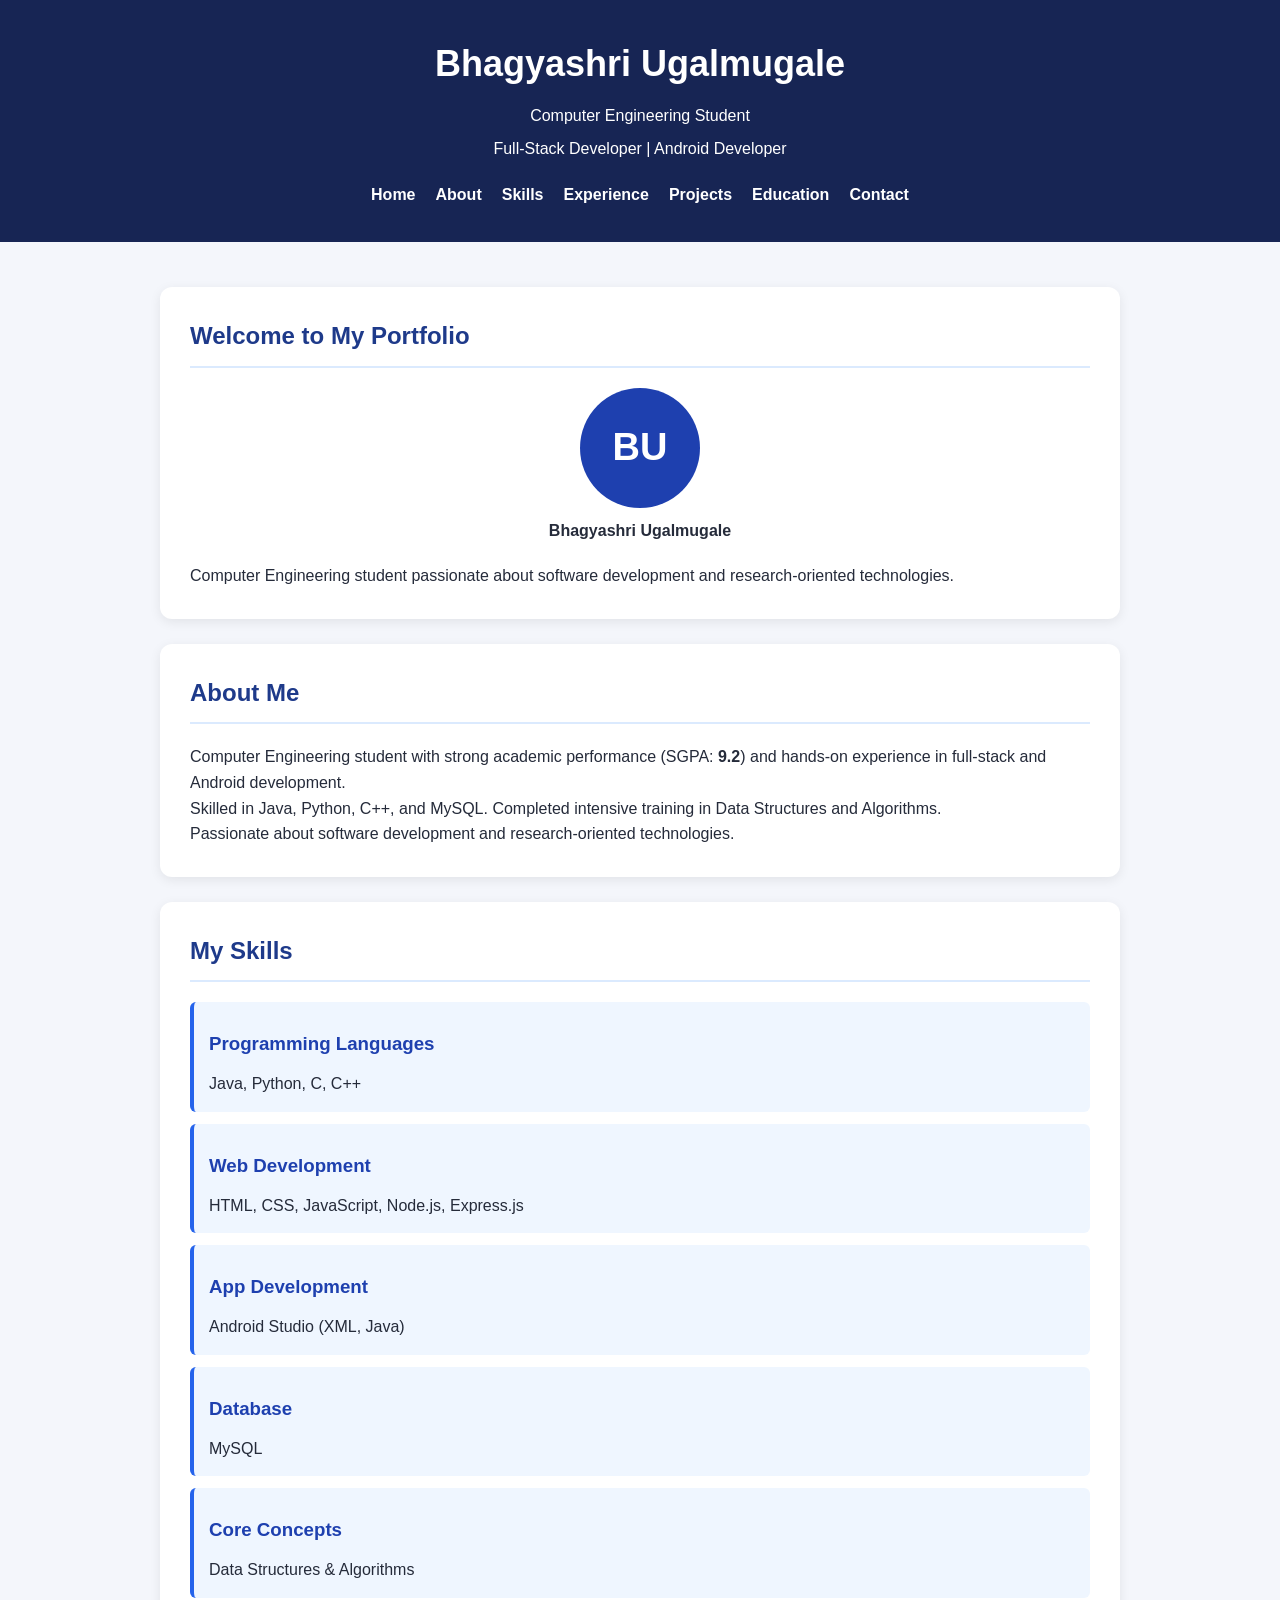
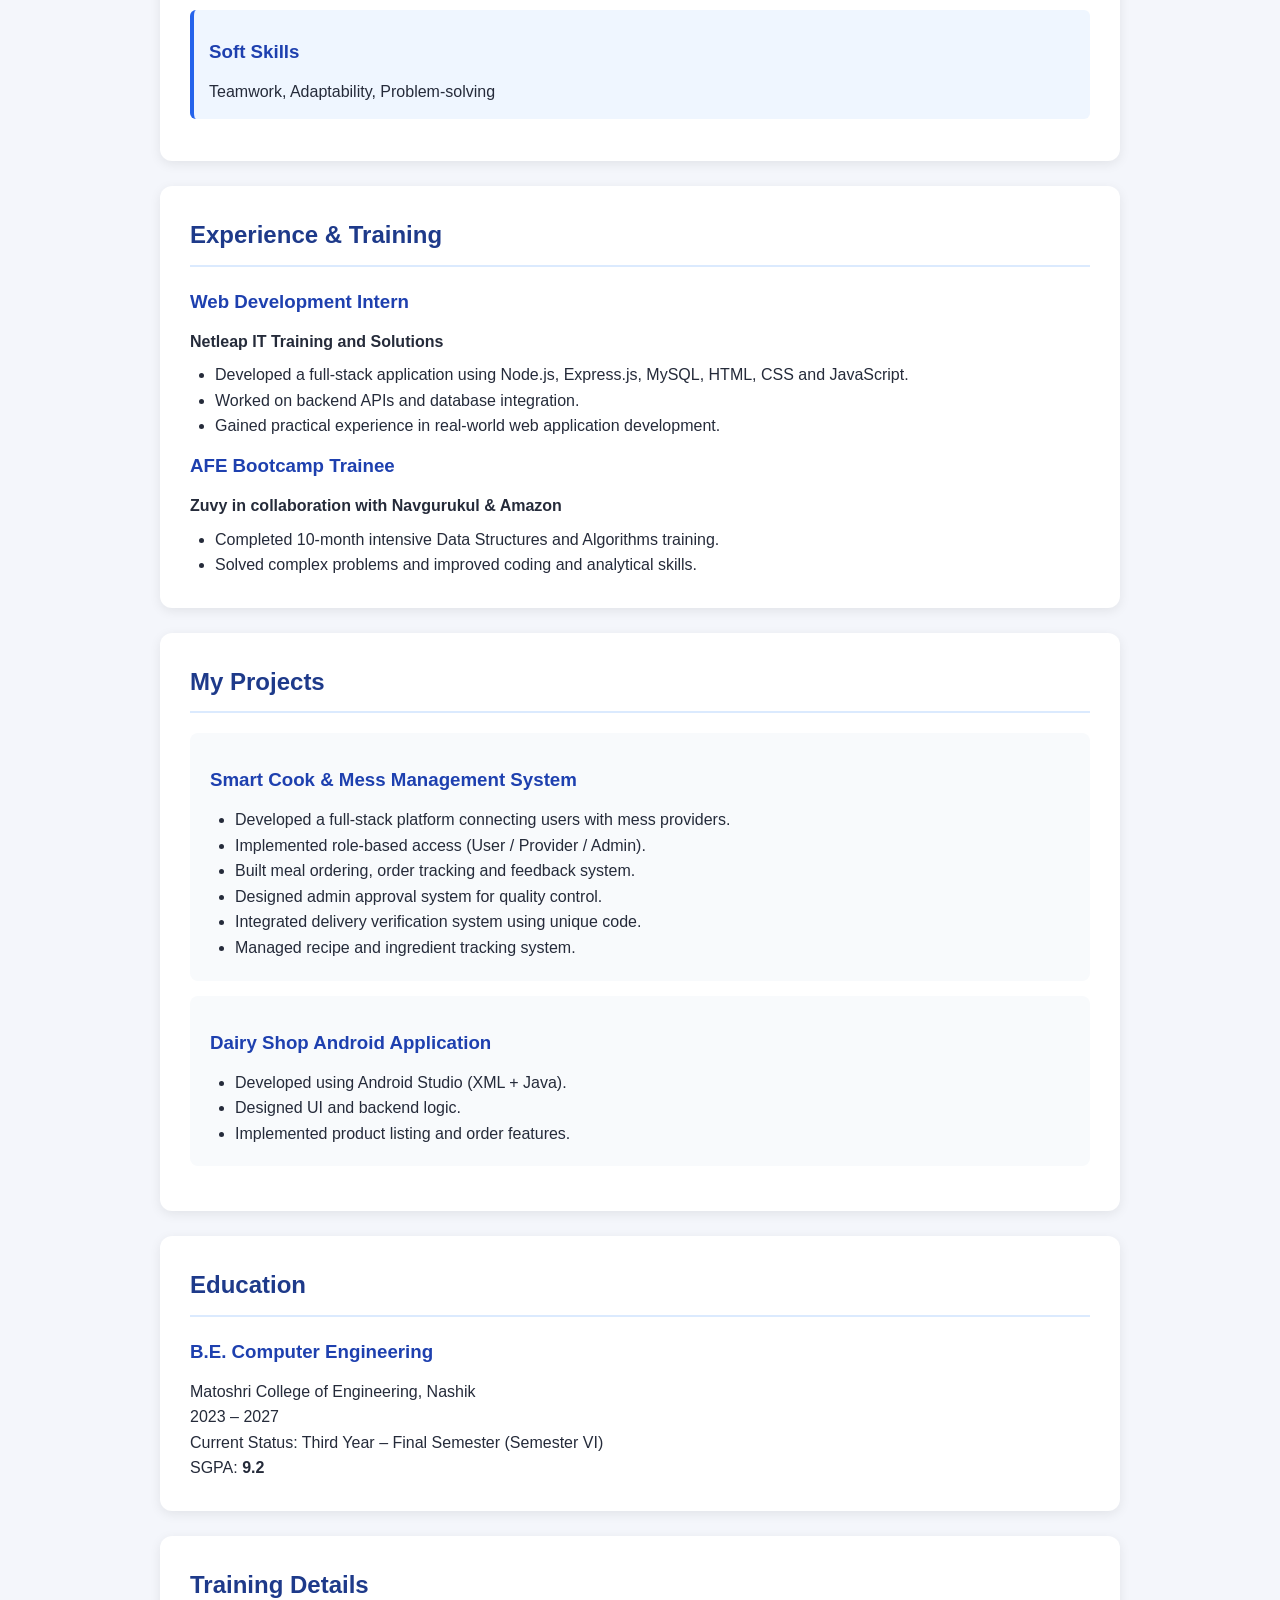
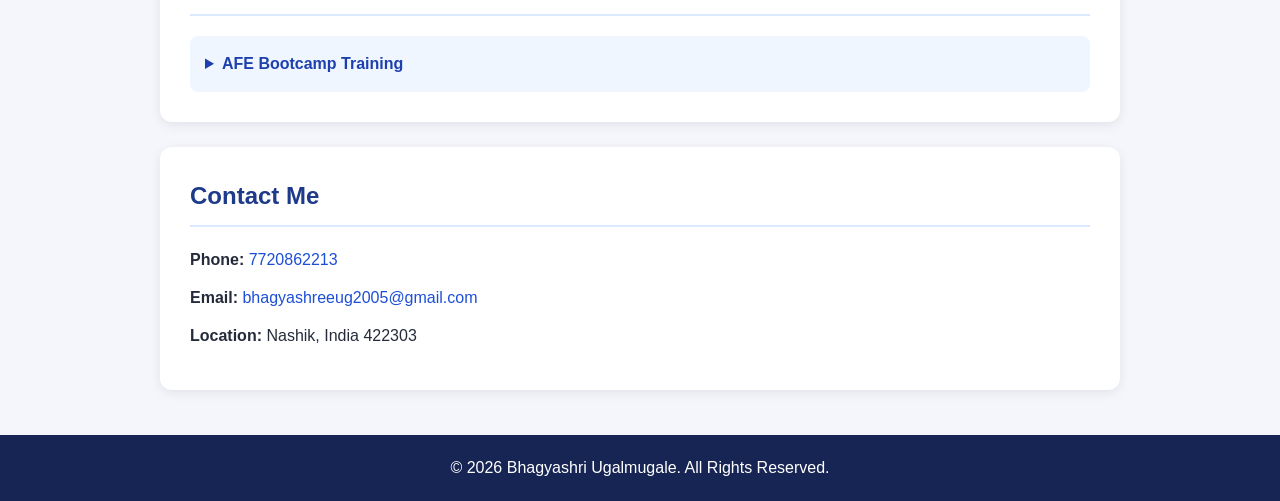
==== html/Portfolio/index.html @ 18f0ea74 "Daily work update" ====
<!DOCTYPE html>
<html lang="en">

<head>
    <meta charset="UTF-8">

    <meta name="viewport" content="width=device-width, initial-scale=1.0">

    <meta name="description" content="Portfolio of Bhagyashri Ugalmugale, Computer Engineering Student">

    <meta name="author" content="Bhagyashri Ugalmugale">

    <title>Bhagyashri Ugalmugale | Portfolio</title>

    <!-- Favicon -->
    <link rel="icon" type="image/png" href="fevicon.png">

    <!-- External CSS -->
    <link rel="stylesheet" href="style.css">
</head>

<body>

    <!-- HEADER -->
    <header>
        <h1>Bhagyashri Ugalmugale</h1>

        <p>Computer Engineering Student</p>

        <p>Full-Stack Developer | Android Developer</p>

        <!-- NAVIGATION BAR -->
        <nav>
            <a href="#home">Home</a>
            <a href="#about">About</a>
            <a href="#skills">Skills</a>
            <a href="#experience">Experience</a>
            <a href="#projects">Projects</a>
            <a href="#education">Education</a>
            <a href="#contact">Contact</a>
        </nav>
    </header>


    <!-- MAIN CONTENT -->
    <main>

        <!-- HOME SECTION -->
        <section id="home">

            <h2>Welcome to My Portfolio</h2>

            <figure class="profile">
                <div class="avatar">BU</div>
                <figcaption>Bhagyashri Ugalmugale</figcaption>
            </figure>

            <p>
                Computer Engineering student passionate about
                software development and research-oriented technologies.
            </p>

        </section>


        <!-- ABOUT SECTION -->
        <section id="about">

            <h2>About Me</h2>

            <article>
                <p>
                    Computer Engineering student with strong academic
                    performance (SGPA: <strong>9.2</strong>) and hands-on
                    experience in full-stack and Android development.
                </p>

                <p>
                    Skilled in Java, Python, C++, and MySQL.
                    Completed intensive training in Data Structures
                    and Algorithms.
                </p>

                <p>
                    Passionate about software development and
                    research-oriented technologies.
                </p>
            </article>

        </section>


        <!-- SKILLS SECTION -->
        <section id="skills">

            <h2>My Skills</h2>

            <aside>

                <div class="skill-box">
                    <h3>Programming Languages</h3>
                    <p>Java, Python, C, C++</p>
                </div>

                <div class="skill-box">
                    <h3>Web Development</h3>
                    <p>HTML, CSS, JavaScript, Node.js, Express.js</p>
                </div>

                <div class="skill-box">
                    <h3>App Development</h3>
                    <p>Android Studio (XML, Java)</p>
                </div>

                <div class="skill-box">
                    <h3>Database</h3>
                    <p>MySQL</p>
                </div>

                <div class="skill-box">
                    <h3>Core Concepts</h3>
                    <p>Data Structures & Algorithms</p>
                </div>

                <div class="skill-box">
                    <h3>Soft Skills</h3>
                    <p>Teamwork, Adaptability, Problem-solving</p>
                </div>

            </aside>

        </section>


        <!-- EXPERIENCE SECTION -->
        <section id="experience">

            <h2>Experience & Training</h2>

            <article>

                <h3>Web Development Intern</h3>

                <h4>Netleap IT Training and Solutions</h4>

                <ul>
                    <li>
                        Developed a full-stack application using
                        Node.js, Express.js, MySQL, HTML, CSS and JavaScript.
                    </li>

                    <li>
                        Worked on backend APIs and database integration.
                    </li>

                    <li>
                        Gained practical experience in real-world
                        web application development.
                    </li>
                </ul>

            </article>


            <article>

                <h3>AFE Bootcamp Trainee</h3>

                <h4>
                    Zuvy in collaboration with Navgurukul & Amazon
                </h4>

                <ul>
                    <li>
                        Completed 10-month intensive Data Structures
                        and Algorithms training.
                    </li>

                    <li>
                        Solved complex problems and improved coding
                        and analytical skills.
                    </li>
                </ul>

            </article>

        </section>


        <!-- PROJECTS SECTION -->
        <section id="projects">

            <h2>My Projects</h2>

            <article class="project-card">

                <h3>Smart Cook & Mess Management System</h3>

                <ul>
                    <li>
                        Developed a full-stack platform connecting
                        users with mess providers.
                    </li>

                    <li>
                        Implemented role-based access
                        (User / Provider / Admin).
                    </li>

                    <li>
                        Built meal ordering, order tracking and
                        feedback system.
                    </li>

                    <li>
                        Designed admin approval system for quality control.
                    </li>

                    <li>
                        Integrated delivery verification system
                        using unique code.
                    </li>

                    <li>
                        Managed recipe and ingredient tracking system.
                    </li>
                </ul>

            </article>


            <article class="project-card">

                <h3>Dairy Shop Android Application</h3>

                <ul>
                    <li>
                        Developed using Android Studio (XML + Java).
                    </li>

                    <li>
                        Designed UI and backend logic.
                    </li>

                    <li>
                        Implemented product listing and order features.
                    </li>
                </ul>

            </article>

        </section>


        <!-- EDUCATION SECTION -->
        <section id="education">

            <h2>Education</h2>

            <article>

                <h3>B.E. Computer Engineering</h3>

                <p>Matoshri College of Engineering, Nashik</p>

                <p>2023 – 2027</p>

                <p>
                    Current Status: Third Year – Final Semester
                    (Semester VI)
                </p>

                <p>SGPA: <strong>9.2</strong></p>

            </article>

        </section>


        <!-- DETAILS AND SUMMARY -->
        <section id="additional-information">

            <h2>Training Details</h2>

            <details>

                <summary>AFE Bootcamp Training</summary>

                <p>
                    Completed 10-month intensive Data Structures
                    and Algorithms training through Zuvy in
                    collaboration with Navgurukul and Amazon.
                </p>

            </details>

        </section>


        <!-- CONTACT SECTION -->
        <section id="contact">

            <h2>Contact Me</h2>

            <address>

                <p>
                    <strong>Phone:</strong>
                    <a href="tel:7720862213">
                        7720862213
                    </a>
                </p>

                <p>
                    <strong>Email:</strong>
                    <a href="mailto:bhagyashreeug2005@gmail.com">
                        bhagyashreeug2005@gmail.com
                    </a>
                </p>

                <p>
                    <strong>Location:</strong>
                    Nashik, India 422303
                </p>

            </address>

        </section>

    </main>


    <!-- FOOTER -->
    <footer>

        <p>
            &copy; 2026 Bhagyashri Ugalmugale.
            All Rights Reserved.
        </p>

    </footer>

</body>
</html>
---- html/Portfolio/style.css ----
/* UNIVERSAL SELECTOR */

* {
    margin: 0;
    padding: 0;
    box-sizing: border-box;
    scroll-behavior: smooth;
}


/* BODY */

body {
    font-family: Arial, sans-serif;
    background-color: #f4f6fb;
    color: #252b3a;
    line-height: 1.6;
}


/* HEADER */

header {
    background-color: #172554;
    color: white;
    text-align: center;
    padding: 35px 20px;
}

header h1 {
    font-size: 36px;
    margin-bottom: 10px;
}

header p {
    margin-bottom: 8px;
}


/* NAVIGATION */

nav {
    display: flex;
    justify-content: center;
    flex-wrap: wrap;
    gap: 20px;
    margin-top: 20px;
}

nav a {
    color: white;
    text-decoration: none;
    font-weight: bold;
}

nav a:hover {
    color: #facc15;
}


/* MAIN */

main {
    max-width: 1000px;
    margin: auto;
    padding: 20px;
}


/* SECTIONS */

section {
    background-color: white;
    margin: 25px 0;
    padding: 30px;
    border-radius: 12px;
    box-shadow: 0 3px 12px rgba(0, 0, 0, 0.08);
}

section h2 {
    color: #1e3a8a;
    margin-bottom: 20px;
    border-bottom: 2px solid #dbeafe;
    padding-bottom: 10px;
}


/* HEADINGS */

h3 {
    color: #1e40af;
    margin: 12px 0;
}

h4 {
    margin: 8px 0;
}


/* PROFILE FIGURE */

.profile {
    text-align: center;
    margin: 20px;
}

.avatar {
    width: 120px;
    height: 120px;
    border-radius: 50%;
    background-color: #1e40af;
    color: white;
    display: flex;
    justify-content: center;
    align-items: center;
    font-size: 38px;
    font-weight: bold;
    margin: auto;
}

figcaption {
    margin-top: 10px;
    font-weight: bold;
}


/* SKILLS */

.skill-box {
    background-color: #eff6ff;
    padding: 15px;
    margin: 12px 0;
    border-left: 4px solid #2563eb;
    border-radius: 6px;
}


/* PROJECTS */

.project-card {
    background-color: #f8fafc;
    padding: 20px;
    margin: 15px 0;
    border-radius: 8px;
}


/* LISTS */

ul {
    padding-left: 25px;
}


/* DETAILS AND SUMMARY */

details {
    background-color: #eff6ff;
    padding: 15px;
    border-radius: 8px;
}

summary {
    cursor: pointer;
    font-weight: bold;
    color: #1e40af;
}


/* CONTACT */

address {
    font-style: normal;
}

address p {
    margin: 12px 0;
}

address a {
    color: #1d4ed8;
    text-decoration: none;
}

address a:hover {
    text-decoration: underline;
}


/* FOOTER */

footer {
    background-color: #172554;
    color: white;
    text-align: center;
    padding: 20px;
}


/* RESPONSIVE DESIGN */

@media (max-width: 600px) {

    header h1 {
        font-size: 27px;
    }

    nav {
        flex-direction: column;
        gap: 10px;
    }

    section {
        padding: 20px;
    }

}
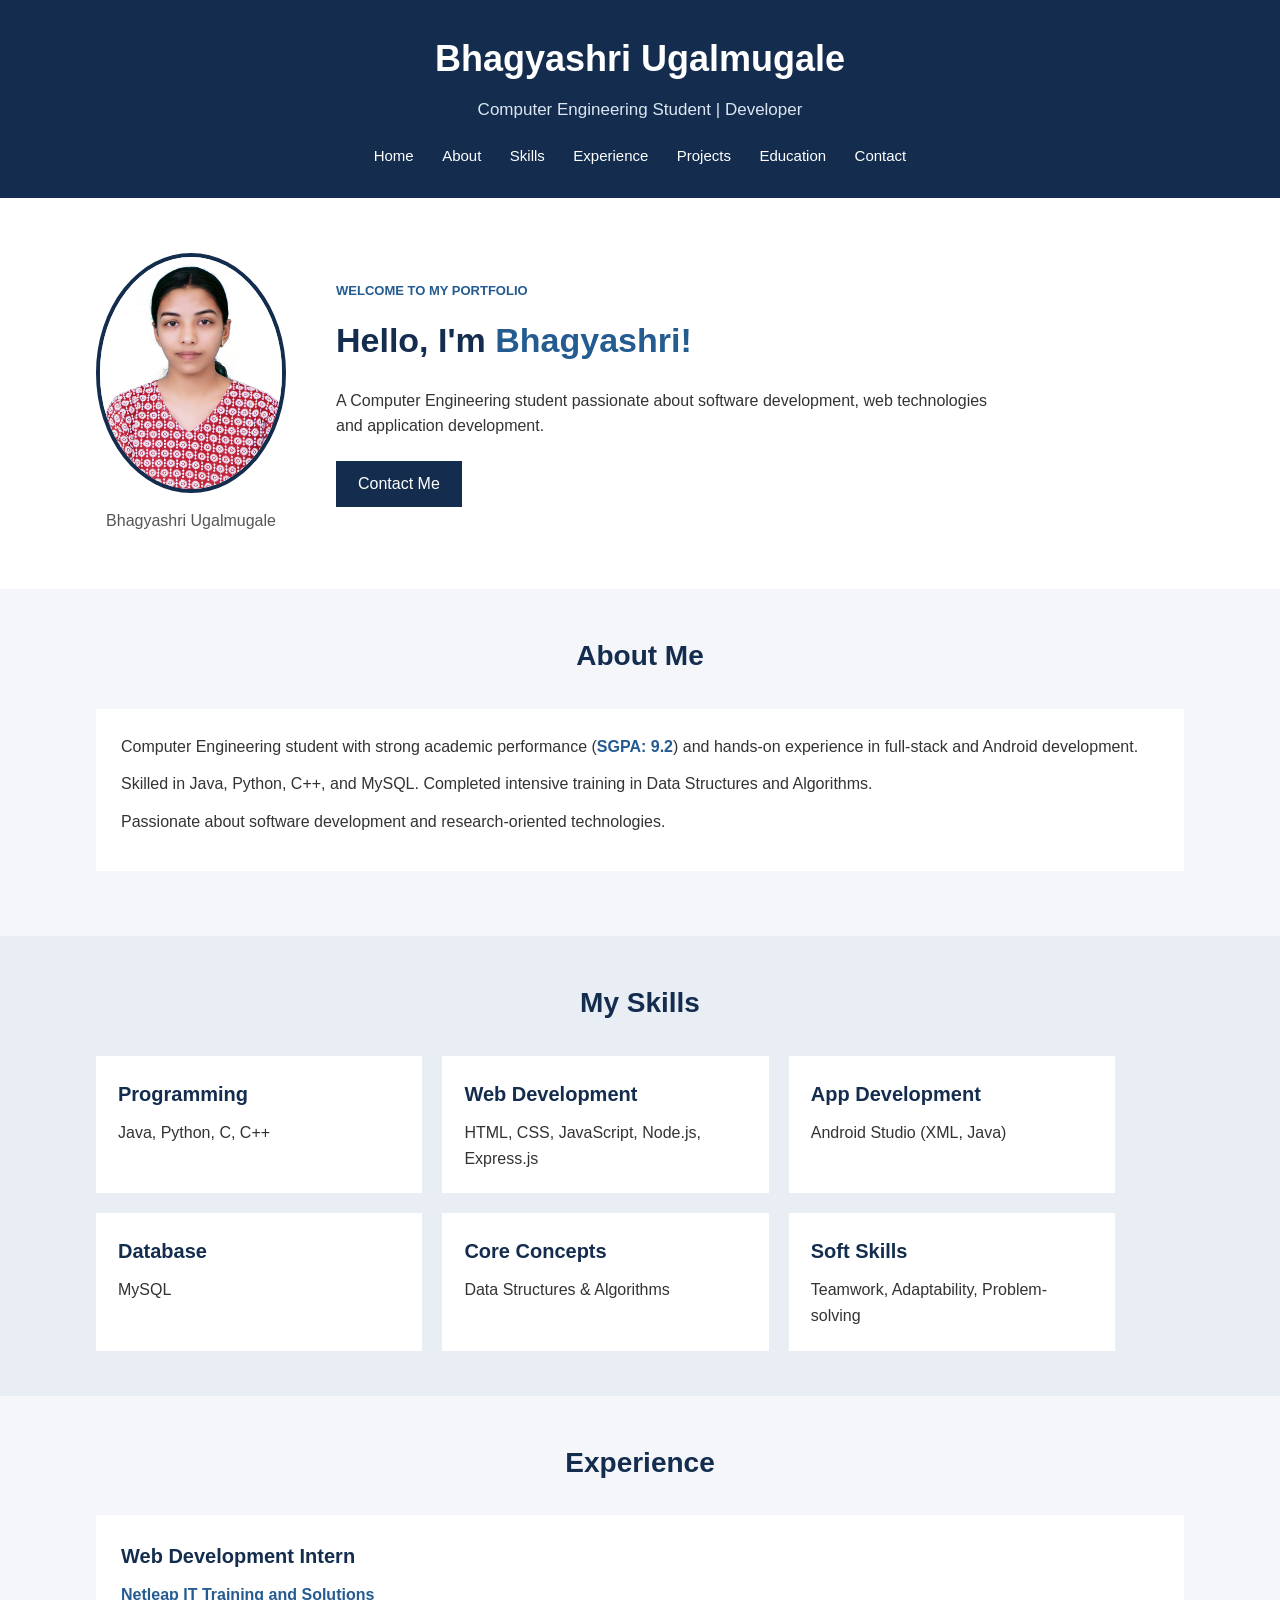
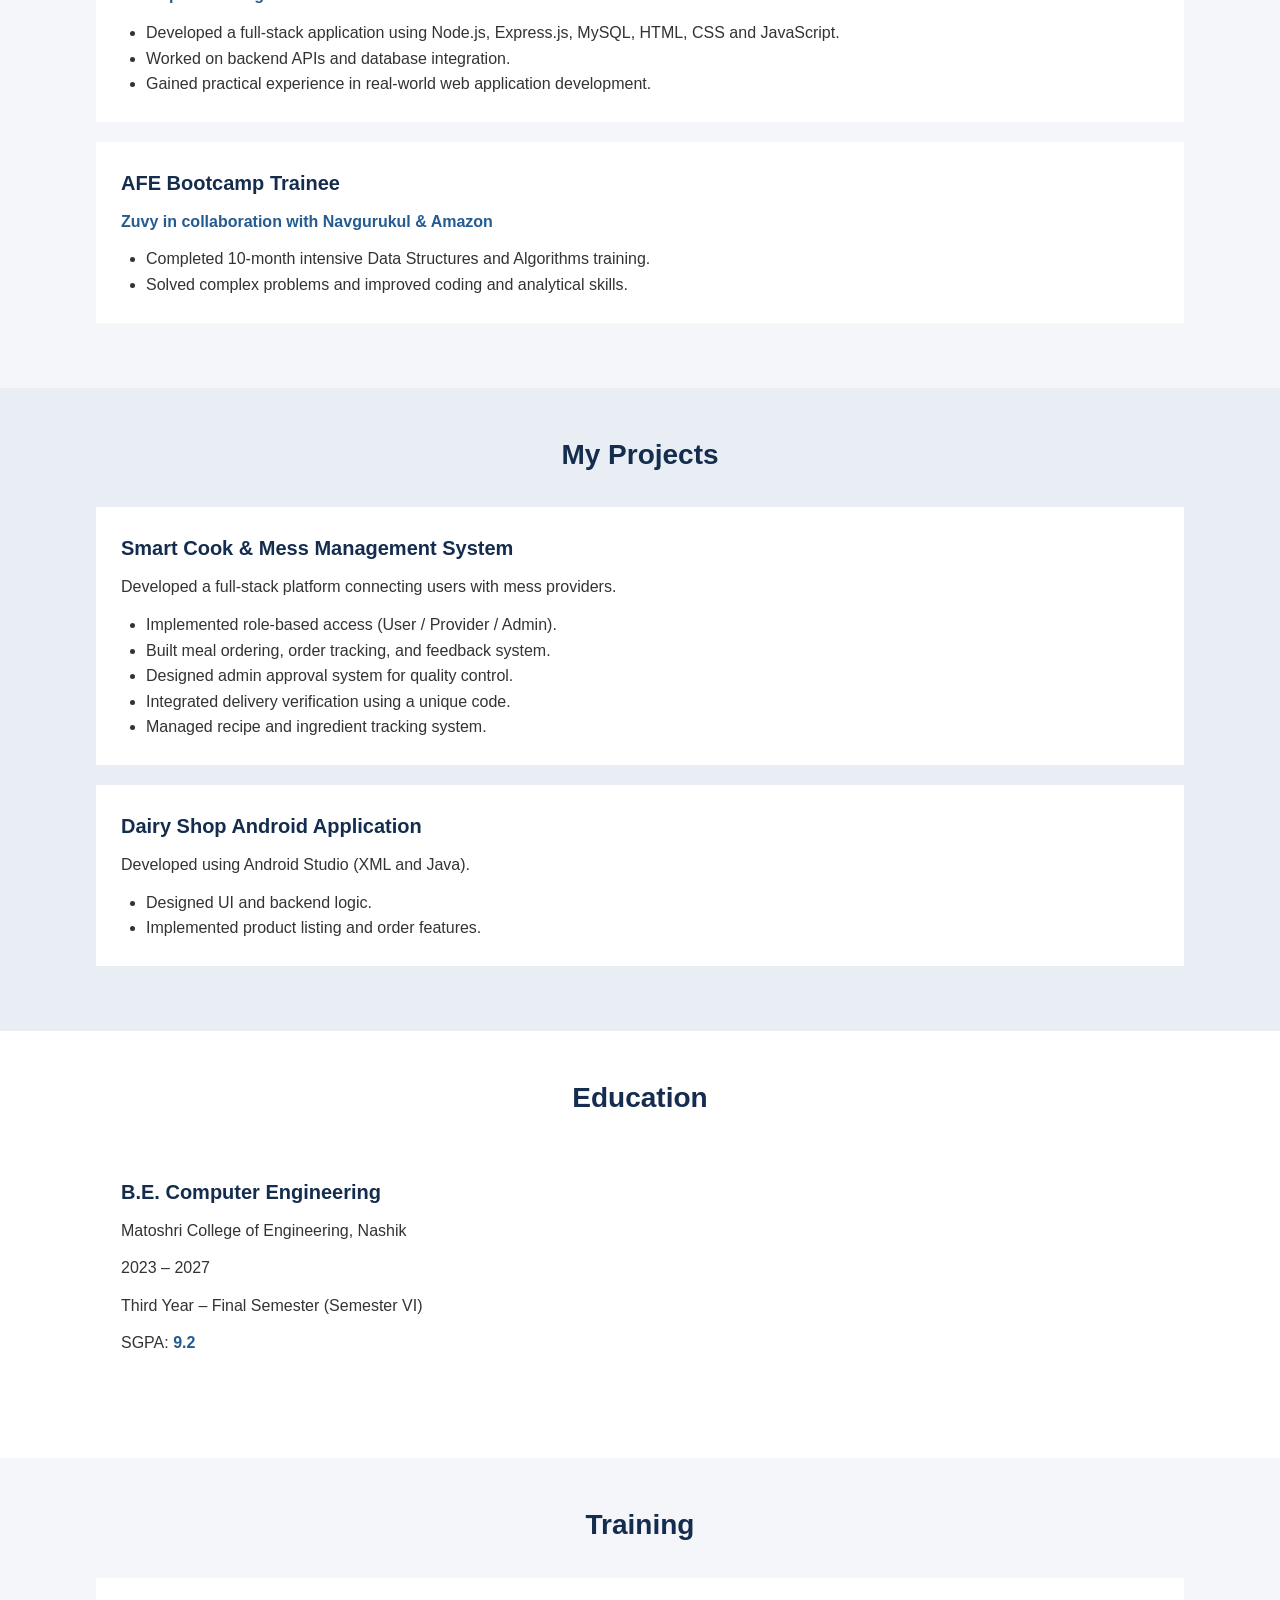
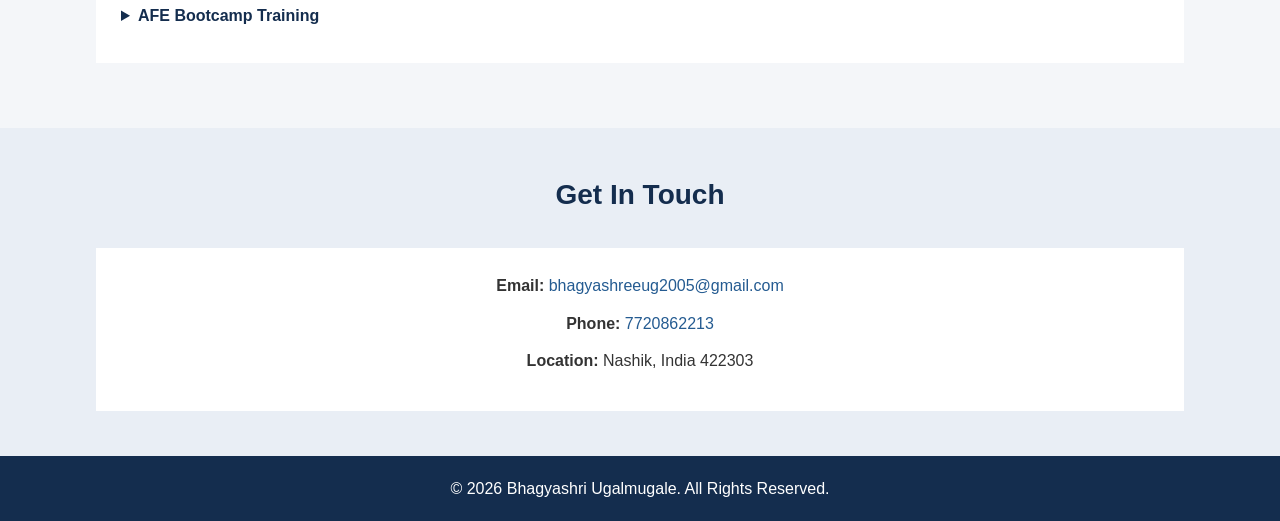
==== commit 41733fac: "Daily work update" ====
--- a/html/Portfolio/index.html
+++ b/html/Portfolio/index.html
@@ -4,327 +4,351 @@
 
 <head>
     <meta charset="UTF-8">
-
     <meta name="viewport" content="width=device-width, initial-scale=1.0">
 
-    <meta name="description" content="Portfolio of Bhagyashri Ugalmugale, Computer Engineering Student">
+    <meta name="description" content="Bhagyashri Ugalmugale - Computer Engineering Student Portfolio">
 
     <meta name="author" content="Bhagyashri Ugalmugale">
 
     <title>Bhagyashri Ugalmugale | Portfolio</title>
 
-    <!-- Favicon -->
-    <link rel="icon" type="image/png" href="fevicon.png">
-
-    <!-- External CSS -->
+    <link rel="icon" type="image/png" href="images/favicon.png">
+
     <link rel="stylesheet" href="style.css">
 </head>
 
 <body>
 
     <!-- HEADER -->
-    <header>
-        <h1>Bhagyashri Ugalmugale</h1>
-
-        <p>Computer Engineering Student</p>
-
-        <p>Full-Stack Developer | Android Developer</p>
-
-        <!-- NAVIGATION BAR -->
-        <nav>
-            <a href="#home">Home</a>
-            <a href="#about">About</a>
-            <a href="#skills">Skills</a>
-            <a href="#experience">Experience</a>
-            <a href="#projects">Projects</a>
-            <a href="#education">Education</a>
-            <a href="#contact">Contact</a>
-        </nav>
+    <header id="home">
+
+        <div class="container">
+
+            <h1>Bhagyashri Ugalmugale</h1>
+
+            <p class="tagline">Computer Engineering Student | Developer</p>
+
+            <!-- NAVIGATION -->
+            <nav>
+                <a href="#home">Home</a>
+                <a href="#about">About</a>
+                <a href="#skills">Skills</a>
+                <a href="#experience">Experience</a>
+                <a href="#projects">Projects</a>
+                <a href="#education">Education</a>
+                <a href="#contact">Contact</a>
+            </nav>
+
+        </div>
+
     </header>
 
 
-    <!-- MAIN CONTENT -->
+    <!-- MAIN -->
     <main>
 
-        <!-- HOME SECTION -->
-        <section id="home">
-
-            <h2>Welcome to My Portfolio</h2>
-
-            <figure class="profile">
-                <div class="avatar">BU</div>
-                <figcaption>Bhagyashri Ugalmugale</figcaption>
-            </figure>
-
-            <p>
-                Computer Engineering student passionate about
-                software development and research-oriented technologies.
-            </p>
-
-        </section>
-
-
-        <!-- ABOUT SECTION -->
-        <section id="about">
-
-            <h2>About Me</h2>
-
-            <article>
-                <p>
-                    Computer Engineering student with strong academic
-                    performance (SGPA: <strong>9.2</strong>) and hands-on
-                    experience in full-stack and Android development.
-                </p>
-
-                <p>
-                    Skilled in Java, Python, C++, and MySQL.
-                    Completed intensive training in Data Structures
-                    and Algorithms.
-                </p>
-
-                <p>
-                    Passionate about software development and
-                    research-oriented technologies.
-                </p>
-            </article>
-
-        </section>
-
-
-        <!-- SKILLS SECTION -->
-        <section id="skills">
-
-            <h2>My Skills</h2>
-
-            <aside>
-
-                <div class="skill-box">
-                    <h3>Programming Languages</h3>
-                    <p>Java, Python, C, C++</p>
+        <!-- HOME -->
+        <section id="intro" class="section">
+
+            <div class="container intro-content">
+
+                <figure>
+                    <img src="images/Profile.JPG"
+                         alt="Bhagyashri Ugalmugale"
+                         width="190">
+
+                    <figcaption>Bhagyashri Ugalmugale</figcaption>
+                </figure>
+
+                <div class="intro-text">
+
+                    <p class="small-heading">WELCOME TO MY PORTFOLIO</p>
+
+                    <h2>Hello, I'm <span>Bhagyashri!</span></h2>
+
+                    <p>
+                        A Computer Engineering student passionate about
+                        software development, web technologies and
+                        application development.
+                    </p>
+
+                    <a href="#contact" class="button">Contact Me</a>
+
                 </div>
 
-                <div class="skill-box">
-                    <h3>Web Development</h3>
-                    <p>HTML, CSS, JavaScript, Node.js, Express.js</p>
+            </div>
+
+        </section>
+
+
+        <!-- ABOUT -->
+        <section id="about" class="section">
+
+            <div class="container">
+
+                <h2 class="section-title">About Me</h2>
+
+                <article class="content-card">
+
+                    <p>
+                        Computer Engineering student with strong academic
+                        performance (<span class="highlight">SGPA: 9.2</span>)
+                        and hands-on experience in full-stack and Android
+                        development.
+                    </p>
+
+                    <p>
+                        Skilled in Java, Python, C++, and MySQL.
+                        Completed intensive training in Data Structures
+                        and Algorithms.
+                    </p>
+
+                    <p>
+                        Passionate about software development and
+                        research-oriented technologies.
+                    </p>
+
+                </article>
+
+            </div>
+
+        </section>
+
+
+        <!-- SKILLS -->
+        <section id="skills" class="section">
+
+            <div class="container">
+
+                <h2 class="section-title">My Skills</h2>
+
+                <div class="skills-container">
+
+                    <article class="skill-card">
+                        <h3>Programming</h3>
+                        <p>Java, Python, C, C++</p>
+                    </article>
+
+                    <article class="skill-card">
+                        <h3>Web Development</h3>
+                        <p>HTML, CSS, JavaScript, Node.js, Express.js</p>
+                    </article>
+
+                    <article class="skill-card">
+                        <h3>App Development</h3>
+                        <p>Android Studio (XML, Java)</p>
+                    </article>
+
+                    <article class="skill-card">
+                        <h3>Database</h3>
+                        <p>MySQL</p>
+                    </article>
+
+                    <article class="skill-card">
+                        <h3>Core Concepts</h3>
+                        <p>Data Structures & Algorithms</p>
+                    </article>
+
+                    <article class="skill-card">
+                        <h3>Soft Skills</h3>
+                        <p>Teamwork, Adaptability, Problem-solving</p>
+                    </article>
+
                 </div>
 
-                <div class="skill-box">
-                    <h3>App Development</h3>
-                    <p>Android Studio (XML, Java)</p>
-                </div>
-
-                <div class="skill-box">
-                    <h3>Database</h3>
-                    <p>MySQL</p>
-                </div>
-
-                <div class="skill-box">
-                    <h3>Core Concepts</h3>
-                    <p>Data Structures & Algorithms</p>
-                </div>
-
-                <div class="skill-box">
-                    <h3>Soft Skills</h3>
-                    <p>Teamwork, Adaptability, Problem-solving</p>
-                </div>
-
-            </aside>
-
-        </section>
-
-
-        <!-- EXPERIENCE SECTION -->
-        <section id="experience">
-
-            <h2>Experience & Training</h2>
-
-            <article>
-
-                <h3>Web Development Intern</h3>
-
-                <h4>Netleap IT Training and Solutions</h4>
-
-                <ul>
-                    <li>
-                        Developed a full-stack application using
-                        Node.js, Express.js, MySQL, HTML, CSS and JavaScript.
-                    </li>
-
-                    <li>
-                        Worked on backend APIs and database integration.
-                    </li>
-
-                    <li>
-                        Gained practical experience in real-world
-                        web application development.
-                    </li>
-                </ul>
-
-            </article>
-
-
-            <article>
-
-                <h3>AFE Bootcamp Trainee</h3>
-
-                <h4>
-                    Zuvy in collaboration with Navgurukul & Amazon
-                </h4>
-
-                <ul>
-                    <li>
+            </div>
+
+        </section>
+
+
+        <!-- EXPERIENCE -->
+        <section id="experience" class="section">
+
+            <div class="container">
+
+                <h2 class="section-title">Experience</h2>
+
+                <article class="content-card">
+
+                    <h3>Web Development Intern</h3>
+
+                    <p class="organization">
+                        Netleap IT Training and Solutions
+                    </p>
+
+                    <ul>
+                        <li>
+                            Developed a full-stack application using
+                            Node.js, Express.js, MySQL, HTML, CSS and JavaScript.
+                        </li>
+
+                        <li>
+                            Worked on backend APIs and database integration.
+                        </li>
+
+                        <li>
+                            Gained practical experience in real-world
+                            web application development.
+                        </li>
+                    </ul>
+
+                </article>
+
+
+                <article class="content-card">
+
+                    <h3>AFE Bootcamp Trainee</h3>
+
+                    <p class="organization">
+                        Zuvy in collaboration with Navgurukul & Amazon
+                    </p>
+
+                    <ul>
+                        <li>
+                            Completed 10-month intensive Data Structures
+                            and Algorithms training.
+                        </li>
+
+                        <li>
+                            Solved complex problems and improved coding
+                            and analytical skills.
+                        </li>
+                    </ul>
+
+                </article>
+
+            </div>
+
+        </section>
+
+
+        <!-- PROJECTS -->
+        <section id="projects" class="section">
+
+            <div class="container">
+
+                <h2 class="section-title">My Projects</h2>
+
+                <article class="content-card">
+
+                    <h3>Smart Cook & Mess Management System</h3>
+
+                    <p>
+                        Developed a full-stack platform connecting users
+                        with mess providers.
+                    </p>
+
+                    <ul>
+                        <li>Implemented role-based access (User / Provider / Admin).</li>
+                        <li>Built meal ordering, order tracking, and feedback system.</li>
+                        <li>Designed admin approval system for quality control.</li>
+                        <li>Integrated delivery verification using a unique code.</li>
+                        <li>Managed recipe and ingredient tracking system.</li>
+                    </ul>
+
+                </article>
+
+
+                <article class="content-card">
+
+                    <h3>Dairy Shop Android Application</h3>
+
+                    <p>
+                        Developed using Android Studio (XML and Java).
+                    </p>
+
+                    <ul>
+                        <li>Designed UI and backend logic.</li>
+                        <li>Implemented product listing and order features.</li>
+                    </ul>
+
+                </article>
+
+            </div>
+
+        </section>
+
+
+        <!-- EDUCATION -->
+        <section id="education" class="section">
+
+            <div class="container">
+
+                <h2 class="section-title">Education</h2>
+
+                <article class="content-card">
+
+                    <h3>B.E. Computer Engineering</h3>
+
+                    <p>Matoshri College of Engineering, Nashik</p>
+
+                    <p>2023 – 2027</p>
+
+                    <p>Third Year – Final Semester (Semester VI)</p>
+
+                    <p>
+                        SGPA: <span class="highlight">9.2</span>
+                    </p>
+
+                </article>
+
+            </div>
+
+        </section>
+
+
+        <!-- ASIDE -->
+        <aside class="section">
+
+            <div class="container">
+
+                <h2 class="section-title">Training</h2>
+
+                <details class="content-card">
+
+                    <summary>AFE Bootcamp Training</summary>
+
+                    <p>
                         Completed 10-month intensive Data Structures
-                        and Algorithms training.
-                    </li>
-
-                    <li>
-                        Solved complex problems and improved coding
-                        and analytical skills.
-                    </li>
-                </ul>
-
-            </article>
-
-        </section>
-
-
-        <!-- PROJECTS SECTION -->
-        <section id="projects">
-
-            <h2>My Projects</h2>
-
-            <article class="project-card">
-
-                <h3>Smart Cook & Mess Management System</h3>
-
-                <ul>
-                    <li>
-                        Developed a full-stack platform connecting
-                        users with mess providers.
-                    </li>
-
-                    <li>
-                        Implemented role-based access
-                        (User / Provider / Admin).
-                    </li>
-
-                    <li>
-                        Built meal ordering, order tracking and
-                        feedback system.
-                    </li>
-
-                    <li>
-                        Designed admin approval system for quality control.
-                    </li>
-
-                    <li>
-                        Integrated delivery verification system
-                        using unique code.
-                    </li>
-
-                    <li>
-                        Managed recipe and ingredient tracking system.
-                    </li>
-                </ul>
-
-            </article>
-
-
-            <article class="project-card">
-
-                <h3>Dairy Shop Android Application</h3>
-
-                <ul>
-                    <li>
-                        Developed using Android Studio (XML + Java).
-                    </li>
-
-                    <li>
-                        Designed UI and backend logic.
-                    </li>
-
-                    <li>
-                        Implemented product listing and order features.
-                    </li>
-                </ul>
-
-            </article>
-
-        </section>
-
-
-        <!-- EDUCATION SECTION -->
-        <section id="education">
-
-            <h2>Education</h2>
-
-            <article>
-
-                <h3>B.E. Computer Engineering</h3>
-
-                <p>Matoshri College of Engineering, Nashik</p>
-
-                <p>2023 – 2027</p>
-
-                <p>
-                    Current Status: Third Year – Final Semester
-                    (Semester VI)
-                </p>
-
-                <p>SGPA: <strong>9.2</strong></p>
-
-            </article>
-
-        </section>
-
-
-        <!-- DETAILS AND SUMMARY -->
-        <section id="additional-information">
-
-            <h2>Training Details</h2>
-
-            <details>
-
-                <summary>AFE Bootcamp Training</summary>
-
-                <p>
-                    Completed 10-month intensive Data Structures
-                    and Algorithms training through Zuvy in
-                    collaboration with Navgurukul and Amazon.
-                </p>
-
-            </details>
-
-        </section>
-
-
-        <!-- CONTACT SECTION -->
-        <section id="contact">
-
-            <h2>Contact Me</h2>
-
-            <address>
-
-                <p>
-                    <strong>Phone:</strong>
-                    <a href="tel:7720862213">
-                        7720862213
-                    </a>
-                </p>
-
-                <p>
-                    <strong>Email:</strong>
-                    <a href="mailto:bhagyashreeug2005@gmail.com">
-                        bhagyashreeug2005@gmail.com
-                    </a>
-                </p>
-
-                <p>
-                    <strong>Location:</strong>
-                    Nashik, India 422303
-                </p>
-
-            </address>
+                        and Algorithms training through Zuvy in
+                        collaboration with Navgurukul and Amazon.
+                    </p>
+
+                </details>
+
+            </div>
+
+        </aside>
+
+
+        <!-- CONTACT -->
+        <section id="contact" class="section">
+
+            <div class="container">
+
+                <h2 class="section-title">Get In Touch</h2>
+
+                <article class="contact-card">
+
+                    <p>
+                        <strong>Email:</strong>
+                        <a href="mailto:bhagyashreeug2005@gmail.com">
+                            bhagyashreeug2005@gmail.com
+                        </a>
+                    </p>
+
+                    <p>
+                        <strong>Phone:</strong>
+                        <a href="tel:7720862213">7720862213</a>
+                    </p>
+
+                    <p>
+                        <strong>Location:</strong> Nashik, India 422303
+                    </p>
+
+                </article>
+
+            </div>
 
         </section>
 
@@ -334,12 +358,10 @@
     <!-- FOOTER -->
     <footer>
 
-        <p>
-            &copy; 2026 Bhagyashri Ugalmugale.
-            All Rights Reserved.
-        </p>
+        <p>&copy; 2026 Bhagyashri Ugalmugale. All Rights Reserved.</p>
 
     </footer>
 
 </body>
+
 </html>
--- a/html/Portfolio/style.css
+++ b/html/Portfolio/style.css
@@ -5,214 +5,253 @@
     margin: 0;
     padding: 0;
     box-sizing: border-box;
-    scroll-behavior: smooth;
-}
-
-
-/* BODY */
+}
+
+
+/* ELEMENT SELECTORS */
 
 body {
     font-family: Arial, sans-serif;
-    background-color: #f4f6fb;
-    color: #252b3a;
+    background-color: #f4f6f9;
+    color: #333333;
     line-height: 1.6;
 }
 
-
-/* HEADER */
-
-header {
-    background-color: #172554;
-    color: white;
-    text-align: center;
-    padding: 35px 20px;
-}
-
-header h1 {
+h1 {
     font-size: 36px;
+    color: white;
+    margin-bottom: 8px;
+}
+
+h2 {
+    font-size: 28px;
+    color: #142d4e;
+    margin-bottom: 20px;
+}
+
+h3 {
+    font-size: 20px;
+    color: #142d4e;
     margin-bottom: 10px;
 }
 
-header p {
-    margin-bottom: 8px;
-}
-
-
-/* NAVIGATION */
+p {
+    font-size: 16px;
+    margin-bottom: 12px;
+}
+
+a {
+    text-decoration: none;
+    color: #245b91;
+}
+
+ul {
+    margin-left: 25px;
+    margin-top: 10px;
+}
+
+
+/* COMMON CLASS SELECTORS */
+
+.container {
+    width: 85%;
+    margin: auto;
+}
+
+.section {
+    padding: 45px 0;
+}
+
+.section-title {
+    text-align: center;
+    color: #142d4e;
+    margin-bottom: 30px;
+}
+
+
+/* HEADER AND NAVIGATION */
+
+#home {
+    background-color: #142d4e;
+    color: white;
+    text-align: center;
+    padding: 30px 0;
+}
+
+.tagline {
+    color: #dce6f2;
+    font-size: 17px;
+}
 
 nav {
+    margin-top: 20px;
+}
+
+nav a {
+    color: white;
+    margin: 0 12px;
+    font-size: 15px;
+}
+
+nav a:hover {
+    color: #f5c66a;
+}
+
+
+/* INTRO SECTION */
+
+#intro {
+    background-color: white;
+    padding: 55px 0;
+}
+
+.intro-content {
     display: flex;
-    justify-content: center;
+    align-items: center;
+    gap: 50px;
+}
+
+figure {
+    text-align: center;
+}
+
+figure img {
+    border-radius: 50%;
+    border: 4px solid #142d4e;
+}
+
+figcaption {
+    color: #555555;
+    margin-top: 8px;
+}
+
+.intro-text {
+    width: 60%;
+}
+
+.intro-text h2 {
+    font-size: 34px;
+}
+
+.intro-text h2 span {
+    color: #245b91;
+}
+
+.small-heading {
+    color: #245b91;
+    font-size: 13px;
+    font-weight: bold;
+}
+
+.button {
+    display: inline-block;
+    background-color: #142d4e;
+    color: white;
+    padding: 10px 22px;
+    margin-top: 10px;
+}
+
+.button:hover {
+    background-color: #315b86;
+}
+
+
+/* ABOUT SECTION */
+
+.content-card {
+    background-color: white;
+    padding: 25px;
+    margin-bottom: 20px;
+}
+
+.highlight {
+    color: #245b91;
+    font-weight: bold;
+}
+
+
+/* SKILLS SECTION */
+
+#skills {
+    background-color: #e9eef5;
+}
+
+.skills-container {
+    display: flex;
     flex-wrap: wrap;
     gap: 20px;
-    margin-top: 20px;
-}
-
-nav a {
-    color: white;
-    text-decoration: none;
-    font-weight: bold;
-}
-
-nav a:hover {
-    color: #facc15;
-}
-
-
-/* MAIN */
-
-main {
-    max-width: 1000px;
-    margin: auto;
+}
+
+.skill-card {
+    background-color: white;
+    padding: 22px;
+    width: 30%;
+}
+
+.skill-card p {
+    margin-bottom: 0;
+}
+
+
+/* EXPERIENCE SECTION */
+
+.organization {
+    color: #245b91;
+    font-weight: bold;
+}
+
+
+/* PROJECTS SECTION */
+
+#projects {
+    background-color: #e9eef5;
+}
+
+
+/* EDUCATION SECTION */
+
+#education {
+    background-color: white;
+}
+
+
+/* TRAINING DETAILS */
+
+summary {
+    color: #142d4e;
+    font-weight: bold;
+    cursor: pointer;
+    margin-bottom: 10px;
+}
+
+
+/* CONTACT SECTION */
+
+#contact {
+    background-color: #e9eef5;
+}
+
+.contact-card {
+    background-color: white;
+    padding: 25px;
+    text-align: center;
+}
+
+.contact-card a {
+    color: #245b91;
+}
+
+
+/* FOOTER */
+
+footer {
+    background-color: #142d4e;
+    color: white;
+    text-align: center;
     padding: 20px;
 }
 
-
-/* SECTIONS */
-
-section {
-    background-color: white;
-    margin: 25px 0;
-    padding: 30px;
-    border-radius: 12px;
-    box-shadow: 0 3px 12px rgba(0, 0, 0, 0.08);
-}
-
-section h2 {
-    color: #1e3a8a;
-    margin-bottom: 20px;
-    border-bottom: 2px solid #dbeafe;
-    padding-bottom: 10px;
-}
-
-
-/* HEADINGS */
-
-h3 {
-    color: #1e40af;
-    margin: 12px 0;
-}
-
-h4 {
-    margin: 8px 0;
-}
-
-
-/* PROFILE FIGURE */
-
-.profile {
-    text-align: center;
-    margin: 20px;
-}
-
-.avatar {
-    width: 120px;
-    height: 120px;
-    border-radius: 50%;
-    background-color: #1e40af;
-    color: white;
-    display: flex;
-    justify-content: center;
-    align-items: center;
-    font-size: 38px;
-    font-weight: bold;
-    margin: auto;
-}
-
-figcaption {
-    margin-top: 10px;
-    font-weight: bold;
-}
-
-
-/* SKILLS */
-
-.skill-box {
-    background-color: #eff6ff;
-    padding: 15px;
-    margin: 12px 0;
-    border-left: 4px solid #2563eb;
-    border-radius: 6px;
-}
-
-
-/* PROJECTS */
-
-.project-card {
-    background-color: #f8fafc;
-    padding: 20px;
-    margin: 15px 0;
-    border-radius: 8px;
-}
-
-
-/* LISTS */
-
-ul {
-    padding-left: 25px;
-}
-
-
-/* DETAILS AND SUMMARY */
-
-details {
-    background-color: #eff6ff;
-    padding: 15px;
-    border-radius: 8px;
-}
-
-summary {
-    cursor: pointer;
-    font-weight: bold;
-    color: #1e40af;
-}
-
-
-/* CONTACT */
-
-address {
-    font-style: normal;
-}
-
-address p {
-    margin: 12px 0;
-}
-
-address a {
-    color: #1d4ed8;
-    text-decoration: none;
-}
-
-address a:hover {
-    text-decoration: underline;
-}
-
-
-/* FOOTER */
-
-footer {
-    background-color: #172554;
-    color: white;
-    text-align: center;
-    padding: 20px;
-}
-
-
-/* RESPONSIVE DESIGN */
-
-@media (max-width: 600px) {
-
-    header h1 {
-        font-size: 27px;
-    }
-
-    nav {
-        flex-direction: column;
-        gap: 10px;
-    }
-
-    section {
-        padding: 20px;
-    }
-
-}
+footer p {
+    margin-bottom: 0;
+    color: white;
+}
